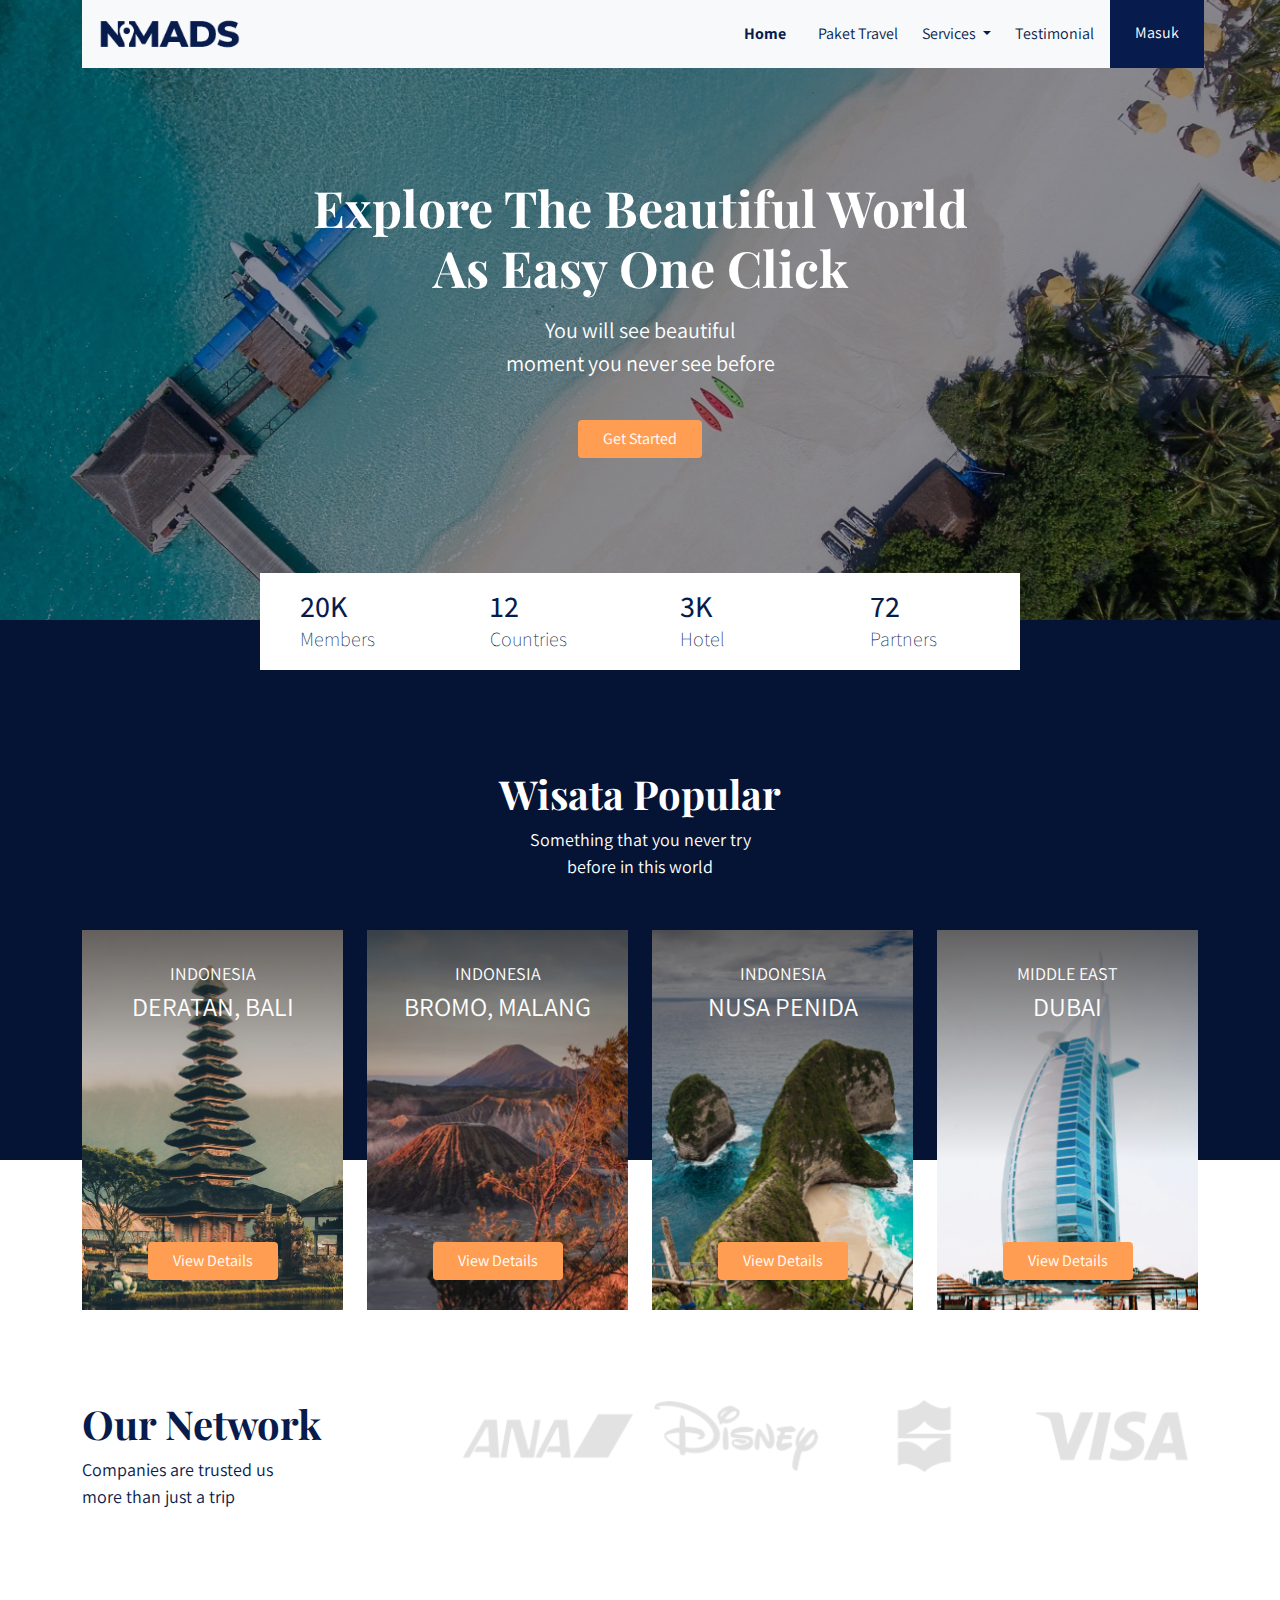
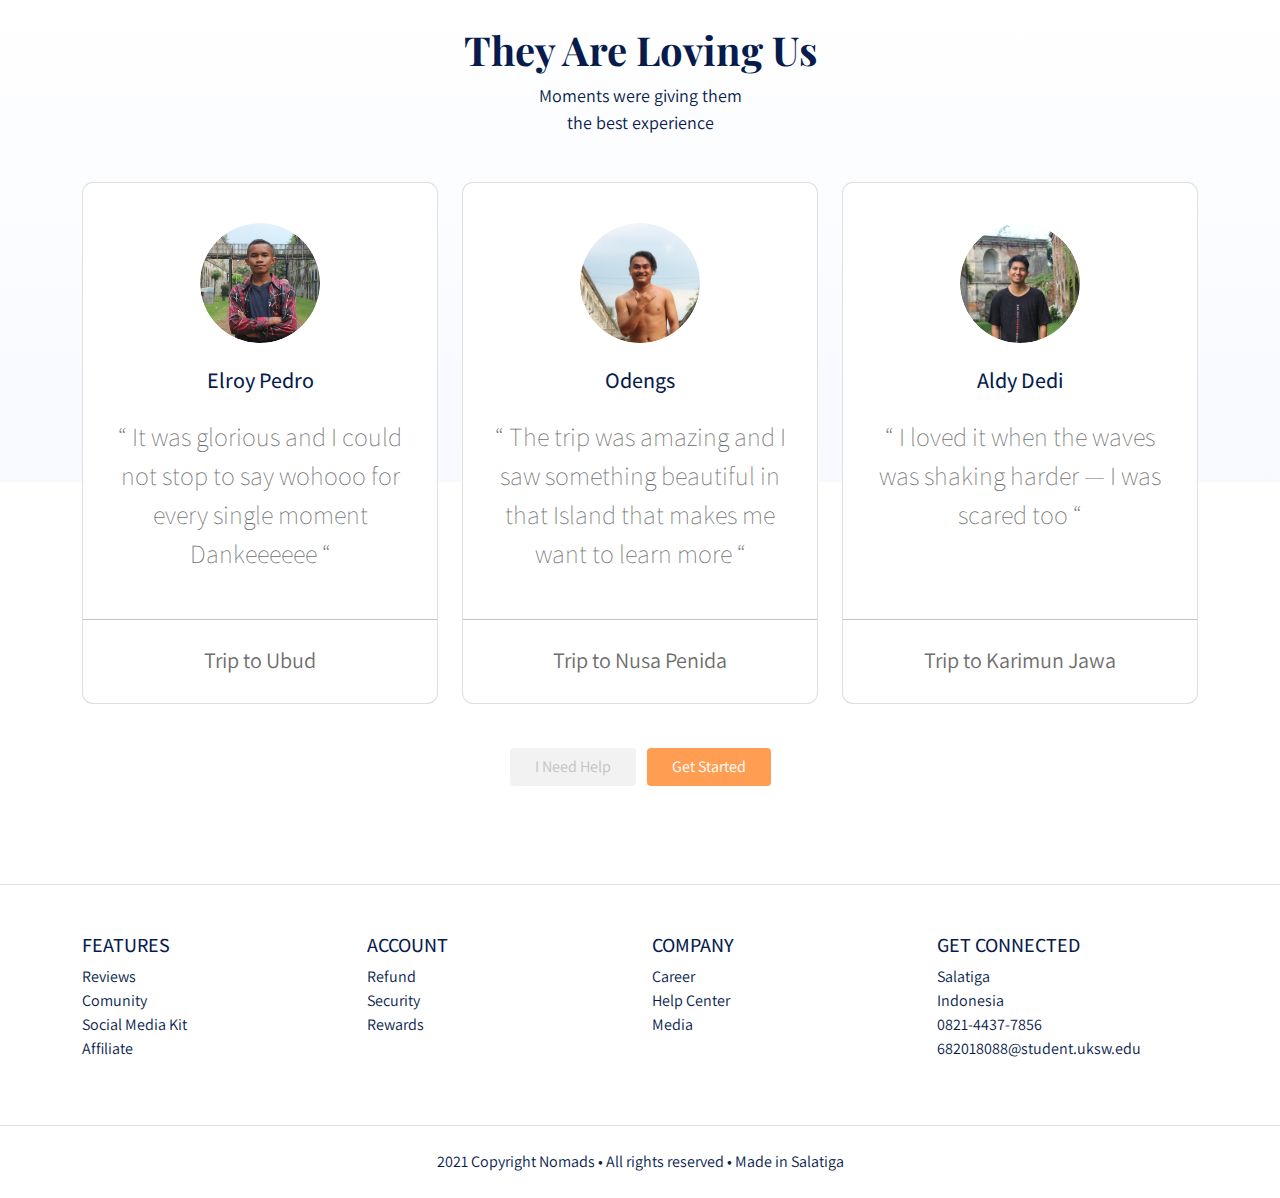
==== index.html @ df79b030 "Slicing Details Page" ====
<!DOCTYPE html>
<html lang="en">

<head>
    <meta charset="UTF-8">
    <meta http-equiv="X-UA-Compatible" content="IE=edge">
    <meta name="viewport" content="width=device-width, initial-scale=1.0">
    <title>Nomads</title>
    <link rel="stylesheet" href="frontend/libraries/bootstrap-5.0.2-dist/css/bootstrap.css">
    <link rel="stylesheet" href="frontend/styles/main.css">
    <link rel="preconnect" href="https://fonts.googleapis.com">
    <link rel="preconnect" href="https://fonts.gstatic.com" crossorigin>
    <link href="https://fonts.googleapis.com/css2?family=Assistant:wght@200;300;400;500;600;700;800&family=Playfair+Display:ital,wght@0,400;0,500;0,600;0,700;1,400;1,500;1,600;1,700&display=swap" rel="stylesheet">
</head>

<body>
    <!-- Navbar -->
    <div class="container">
        <nav class="navbar navbar-expand-lg navbar-light bg-light">
            <div class="container-fluid">
                <a class="navbar-brand" href="#">
                    <img src="frontend/images/logo_nomads.png" alt="Logo Nomads">
                </a>
                <button class="navbar-toggler navbar-toggler-right" type="button" data-bs-toggle="collapse" data-bs-target="#navbarNavDropdown" aria-controls="navbarNavDropdown" aria-expanded="false" aria-label="Toggle navigation">
                  <span class="navbar-toggler-icon"></span>
                </button>
                <div class="collapse navbar-collapse" id="navbarNavDropdown">
                    <ul class="nav navbar-nav ms-auto mr-3">
                        <li class=" nav-item mx-md-2 ">
                            <a class="nav-link active " aria-current="page " href="# ">Home</a>
                        </li>
                        <li class="nav-item mx-md-2 ">
                            <a class="nav-link " href="# ">Paket Travel</a>
                        </li>
                        <li class="nav-item dropdown">
                            <a class="nav-link dropdown-toggle" href="#" id="navbarDropdownMenuLink" role="button" data-bs-toggle="dropdown" aria-expanded="false">
                              Services
                            </a>
                            <ul class="dropdown-menu" aria-labelledby="navbarDropdownMenuLink">
                                <li><a class="dropdown-item" href="#">Action</a></li>
                                <li><a class="dropdown-item" href="#">Another action</a></li>
                                <li><a class="dropdown-item" href="#">Something else here</a></li>
                            </ul>
                        </li>
                        <li class="nav-item mx-md-2 ">
                            <a class="nav-link " href="#testimonialHeading ">Testimonial</a>
                        </li>
                    </ul>

                    <!-- Mobile Button -->
                    <form action="" class="form-inline d-sm-block d-md d-md-none">
                        <button class="btn btn-login my-2 my-sm-0">
                            Masuk
                          </button>
                    </form>

                    <!-- Desktop Button -->
                    <form action="" class="form-inline my-2 my-lg-0 d-none d-md-block">
                        <button class="btn btn-login btn-navbar-right my-2 my-sm-0 px-4">
                            Masuk
                          </button>
                    </form>
                </div>
            </div>
        </nav>
    </div>
    <!-- Akhir Navbar -->

    <!-- Header -->
    <header class="text-center">
        <h1>Explore The Beautiful World
            <br> As Easy One Click
        </h1>
        <p class="mt-3">
            You will see beautiful
            <br> moment you never see before
        </p>
        <a href="#popular" class="btn btn-get-started px-4 mt-4">
          Get Started
        </a>
    </header>
    <!-- Akhir Header -->

    <Main>
        <!-- Statistics -->
        <div class="container">
            <section class="section-stats row justify-content-center" id="stats">
                <div class="col-3 col-md-2 stats-detail">
                    <h2>20K</h2>
                    <p>Members</p>
                </div>
                <div class="col-3 col-md-2 stats-detail">
                    <h2>12</h2>
                    <p>Countries</p>
                </div>
                <div class="col-3 col-md-2 stats-detail">
                    <h2>3K</h2>
                    <p>Hotel</p>
                </div>
                <div class="col-3 col-md-2 stats-detail">
                    <h2>72</h2>
                    <p>Partners</p>
                </div>
            </section>
        </div>
        <!-- Akhir Statistics -->

        <!-- Wisata Popular -->
        <section class="section-popular" id="popular">
            <div class="container">
                <div class="row">
                    <div class="col text-center section-popular-heading">
                        <h2>Wisata Popular</h2>
                        <p>Something that you never try
                            <br> before in this world
                        </p>
                    </div>
                </div>
            </div>
        </section>
        <!-- Akhir Wisata Popular -->

        <!-- Popular Content -->
        <section class="section-popular-content" id="popularContent">
            <div class="container">
                <div class="section-popular-travel row justify-content-center">
                    <div class="col-sm-6 col-md-4 col-lg-3">
                        <div class="card-travel text-center d-flex flex-column" style="background-image: url('frontend/images/popular1.png');">
                            <div class="travel-country">
                                INDONESIA
                            </div>
                            <div class="travel-location">
                                DERATAN, BALI
                            </div>
                            <div class="travel-button mt-auto">
                                <a href="details.html" class="btn btn-travel-details px-4">
                                  View Details
                                </a>
                            </div>
                        </div>
                    </div>
                    <div class="col-sm-6 col-md-4 col-lg-3">
                        <div class="card-travel text-center d-flex flex-column" style="background-image: url('frontend/images/popular2.png');">
                            <div class="travel-country">
                                INDONESIA
                            </div>
                            <div class="travel-location">
                                BROMO, MALANG
                            </div>
                            <div class="travel-button mt-auto">
                                <a href="details.html" class="btn btn-travel-details px-4">
                                  View Details
                                </a>
                            </div>
                        </div>
                    </div>
                    <div class="col-sm-6 col-md-4 col-lg-3">
                        <div class="card-travel text-center d-flex flex-column" style="background-image: url('frontend/images/popular3.png');">
                            <div class="travel-country">
                                INDONESIA
                            </div>
                            <div class="travel-location">
                                NUSA PENIDA
                            </div>
                            <div class="travel-button mt-auto">
                                <a href="details.html" class="btn btn-travel-details px-4">
                                View Details
                              </a>
                            </div>
                        </div>
                    </div>
                    <div class="col-sm-6 col-md-4 col-lg-3">
                        <div class="card-travel text-center d-flex flex-column" style="background-image: url('frontend/images/popular4.png');">
                            <div class="travel-country">
                                MIDDLE EAST
                            </div>
                            <div class="travel-location">
                                DUBAI
                            </div>
                            <div class="travel-button mt-auto">
                                <a href="details.html" class="btn btn-travel-details px-4">
                                View Details
                              </a>
                            </div>
                        </div>
                    </div>
                </div>
            </div>
        </section>
        <!-- Akhir Popular Content -->

        <!-- Network -->
        <div class="section-network">
            <div class="container">
                <div class="row">
                    <div class="col-md-4">
                        <h2>Our Network</h2>
                        <p>Companies are trusted us
                            <br> more than just a trip
                        </p>
                    </div>
                    <div class="col-md-8 text-center">
                        <img src="frontend/images/logos_partner.png" alt="Logo Partners" class="img-partner">
                    </div>
                </div>
            </div>
        </div>
        <!-- Akhir Network -->


        <!-- Testimonial -->
        <section class="section-testimonial-heading" id="testimonialHeading">
            <div class="container">
                <div class="row">
                    <div class="col text-center">
                        <h2>They Are Loving Us</h2>
                        <p>Moments were giving them
                            <br> the best experience
                        </p>
                    </div>
                </div>
            </div>
        </section>


        <section class="section section-testimonial-content" id="testimonialContent">
            <div class="container">
                <div class="section">
                    <div class="section-popular-travel row justify-content-center">
                        <div class="col-sm-6 col-md-4 col-lg-4">
                            <div class="card card-testimonial text-center">
                                <div class="testimonial-content">
                                    <img src="frontend/images/user_pic1.png" alt="user" class="mb-4 rounded-circle">
                                    <h3 class="mb-4">Elroy Pedro</h3>
                                    <p class="testimonial">“ It was glorious and I could not stop to say wohooo for every single moment Dankeeeeee “</p>
                                </div>
                                <hr>
                                <p class="trip-to mt-2">
                                    Trip to Ubud
                                </p>
                            </div>
                        </div>
                        <div class="col-sm-6 col-md-4 col-lg-4">
                            <div class="card card-testimonial text-center">
                                <div class="testimonial-content">
                                    <img src="frontend/images/user_pic2.png" alt="user" class="mb-4 rounded-circle">
                                    <h3 class="mb-4">Odengs</h3>
                                    <p class="testimonial">“ The trip was amazing and I saw something beautiful in that Island that makes me want to learn more “</p>
                                </div>
                                <hr>
                                <p class="trip-to mt-2">
                                    Trip to Nusa Penida
                                </p>
                            </div>
                        </div>
                        <div class="col-sm-6 col-md-4 col-lg-4">
                            <div class="card card-testimonial text-center">
                                <div class="testimonial-content">
                                    <img src="frontend/images/user_pic3.png" alt="user" class="mb-4 rounded-circle">
                                    <h3 class="mb-4">Aldy Dedi</h3>
                                    <p class="testimonial">“ I loved it when the waves was shaking harder — I was scared too “</p>
                                </div>
                                <hr>
                                <p class="trip-to mt-2">
                                    Trip to Karimun Jawa
                                </p>
                            </div>
                        </div>
                    </div>
                </div>

                <!-- Button -->
                <div class="row">
                    <div class="col-12 text-center">
                        <a href="#" class="btn btn-need-help px-4 mt-4 mx-1">
                          I Need Help
                        </a>
                        <a href="#" class="btn btn-get-started px-4 mt-4 mx-1">
                          Get Started
                        </a>
                    </div>
                </div>
            </div>
        </section>
        <!-- Akhir Testimonial -->
    </Main>

    <!-- Footer -->
    <footer class="section-footer mt-5 mb-4 border-top">
        <div class="container pt-5 pb-5">
            <div class="row justify-content-center">
                <div class="col-12">
                    <div class="row">
                        <div class="col-12 col-lg-3">
                            <h5>FEATURES</h5>
                            <ul class="list-unstyled">
                                <li><a href="#">Reviews</a></li>
                                <li><a href="#">Comunity</a></li>
                                <li><a href="#">Social Media Kit</a></li>
                                <li><a href="#">Affiliate</a></li>
                            </ul>
                        </div>
                        <div class="col-12 col-lg-3">
                            <h5>ACCOUNT</h5>
                            <ul class="list-unstyled">
                                <li><a href="#">Refund</a></li>
                                <li><a href="#">Security</a></li>
                                <li><a href="#">Rewards</a></li>
                            </ul>
                        </div>
                        <div class="col-12 col-lg-3">
                            <h5>COMPANY</h5>
                            <ul class="list-unstyled">
                                <li><a href="#">Career</a></li>
                                <li><a href="#">Help Center</a></li>
                                <li><a href="#">Media</a></li>
                            </ul>
                        </div>
                        <div class="col-12 col-lg-3">
                            <h5>GET CONNECTED</h5>
                            <ul class="list-unstyled">
                                <li><a href="#">Salatiga</a></li>
                                <li><a href="#">Indonesia</a></li>
                                <li><a href="#">0821-4437-7856</a></li>
                                <li><a href="#">682018088@student.uksw.edu</a></li>
                            </ul>
                        </div>
                    </div>
                </div>
            </div>
        </div>
        <div class="container-fluid">
            <div class="row border-top justify-content-center align-items-center pt-4">
                <div class="col-auto text-gray-500 font-weight-light">
                    2021 Copyright Nomads • All rights reserved • Made in Salatiga
                </div>
            </div>
        </div>
    </footer>
    <!-- Akhir Footer -->


    <!-- JavaScript -->
    <script src=" "></script>
    <script src="frontend/libraries/bootstrap-5.0.2-dist/js/bootstrap.js "></script>
</body>

</html>
---- frontend/styles/main.css ----
body {
  background-color: #fff;
  font-family: 'Assistant', sans-serif;
  color: #071c4d;
}

.navbar-brand img {
  max-height: 40px;
}

.navbar-light .navbar-nav .nav-link {
  color: #071c4d;
}

.navbar-light .navbar-nav .nav-link.active {
  font-weight: bold;
  color: #071c4d !important;
}

.btn-navbar-right {
  margin-top: -10px !important;
  margin-bottom: -8px !important;
  margin-right: -18px !important;
  height: 70px;
  border-radius: 0;
}

.btn-login {
  background-color: #071c4d;
  color: #fff;
}

.btn-login:hover {
  background-color: #1e3771;
  color: #fff;
}

header {
  padding: 180px 0px 165px;
  margin-top: -70px;
  background-image: url("../images/header.jpg");
  background-size: cover;
}

header h1,
header p {
  color: #fff;
}

header h1 {
  font-family: 'Playfair Display', serif;
  font-weight: bold;
  font-size: 50px;
}

header p {
  font-size: 22px;
}

header .btn-get-started {
  background-color: #FF9E53;
  color: #fff;
}

header .btn-get-started:hover {
  background-color: #FFAA69;
  color: #fff;
}

.section-stats {
  margin-top: -50px;
}

.section-stats .stats-detail {
  padding-top: 15px;
  padding-left: 40px;
  background-color: #fff;
}

.section-stats h2 {
  font-size: 30px;
  margin-bottom: 0;
}

.section-stats p {
  font-size: 20px;
  font-weight: 200;
}

.section-popular {
  min-height: 540px;
  background-color: #051334;
  margin-top: -50px;
  margin-bottom: -230px;
}

.section-popular .section-popular-heading {
  margin-top: 150px;
}

.section-popular .section-popular-heading h2,
.section-popular .section-popular-heading p {
  color: #fff;
}

.section-popular .section-popular-heading h2 {
  font-family: 'Playfair Display', serif;
  font-weight: bold;
  font-size: 40px;
}

.section-popular .section-popular-heading p {
  font-size: 18px;
}

.section-popular-content .section-popular-travel .card-travel {
  min-height: 380px;
  background-color: #ddd;
  color: #fff;
  padding: 30px;
  background-size: cover;
  margin-bottom: 20px;
}

.section-popular-content .section-popular-travel .travel-country {
  font-size: 18px;
  color: #fff;
}

.section-popular-content .section-popular-travel .travel-location {
  font-size: 26px;
  color: #fff;
}

.section-popular-content .section-popular-travel .travel-button .btn-travel-details {
  background-color: #FF9E53;
  color: #fff;
}

.section-popular-content .section-popular-travel .travel-button .btn-travel-details:hover {
  background-color: #FFAE6F;
  color: #fff;
}

.section-network {
  background-color: #fff;
  margin-top: -170px;
  padding-top: 240px;
  padding-bottom: 50px;
}

.section-network h2 {
  font-family: 'Playfair Display', serif;
  font-weight: bold;
  font-size: 40px;
}

.section-network p {
  font-size: 18px;
}

.section-network img {
  min-width: 100%;
}

.section-testimonial-heading {
  background: -webkit-gradient(linear, left top, left bottom, from(#fff), to(#f7f9ff));
  background: linear-gradient(#fff 0%, #f7f9ff 100%);
  padding-top: 50px;
  min-height: 506px;
}

.section-testimonial-heading h2 {
  font-family: 'Playfair Display', serif;
  font-weight: bold;
  font-size: 40px;
}

.section-testimonial-heading p {
  font-size: 18px;
}

.section-testimonial-content {
  margin-top: -300px;
  padding-bottom: 50px;
}

.section-testimonial-content .card-testimonial {
  padding: 40px 20px 10px;
  border-radius: 11px;
  margin-bottom: 20px;
}

.section-testimonial-content .card-testimonial .testimonial-content {
  min-height: 380px;
}

.section-testimonial-content .card-testimonial h3 {
  font-size: 22px;
}

.section-testimonial-content .card-testimonial .testimonial {
  font-weight: 200;
  font-size: 26px;
  color: #6e6e6e;
  min-height: 160px;
}

.section-testimonial-content .card-testimonial .trip-to {
  font-weight: normal;
  font-size: 22px;
  color: #6e6e6e;
}

.section-testimonial-content .card-testimonial hr {
  margin-left: -20px;
  margin-right: -20px;
}

.section-testimonial-content .btn-get-started {
  background-color: #FF9E53;
  color: #fff;
}

.section-testimonial-content .btn-get-started:hover {
  background-color: #FFAA69;
  color: #fff;
}

.section-testimonial-content .btn-need-help {
  background-color: #F2F2F2;
  color: #C3C3C3;
}

.section-testimonial-content .btn-need-help:hover {
  background-color: #FAFAFA;
  color: #C3C3C3;
}

.section-footer a {
  color: #071c4d;
  text-decoration: none;
}

.section-details-header {
  min-height: 310px;
  background: #E4E6EB;
  margin-top: -70px;
}

.section-details-content {
  margin-top: -210px;
  min-height: 100vh;
}

.section-details-content .breadcrumb {
  background-color: transparent;
  padding: 0;
  margin-bottom: 30px;
}

.section-details-content .breadcrumb-item.active {
  font-weight: bold;
  color: #071c4d;
}
/*# sourceMappingURL=main.css.map */
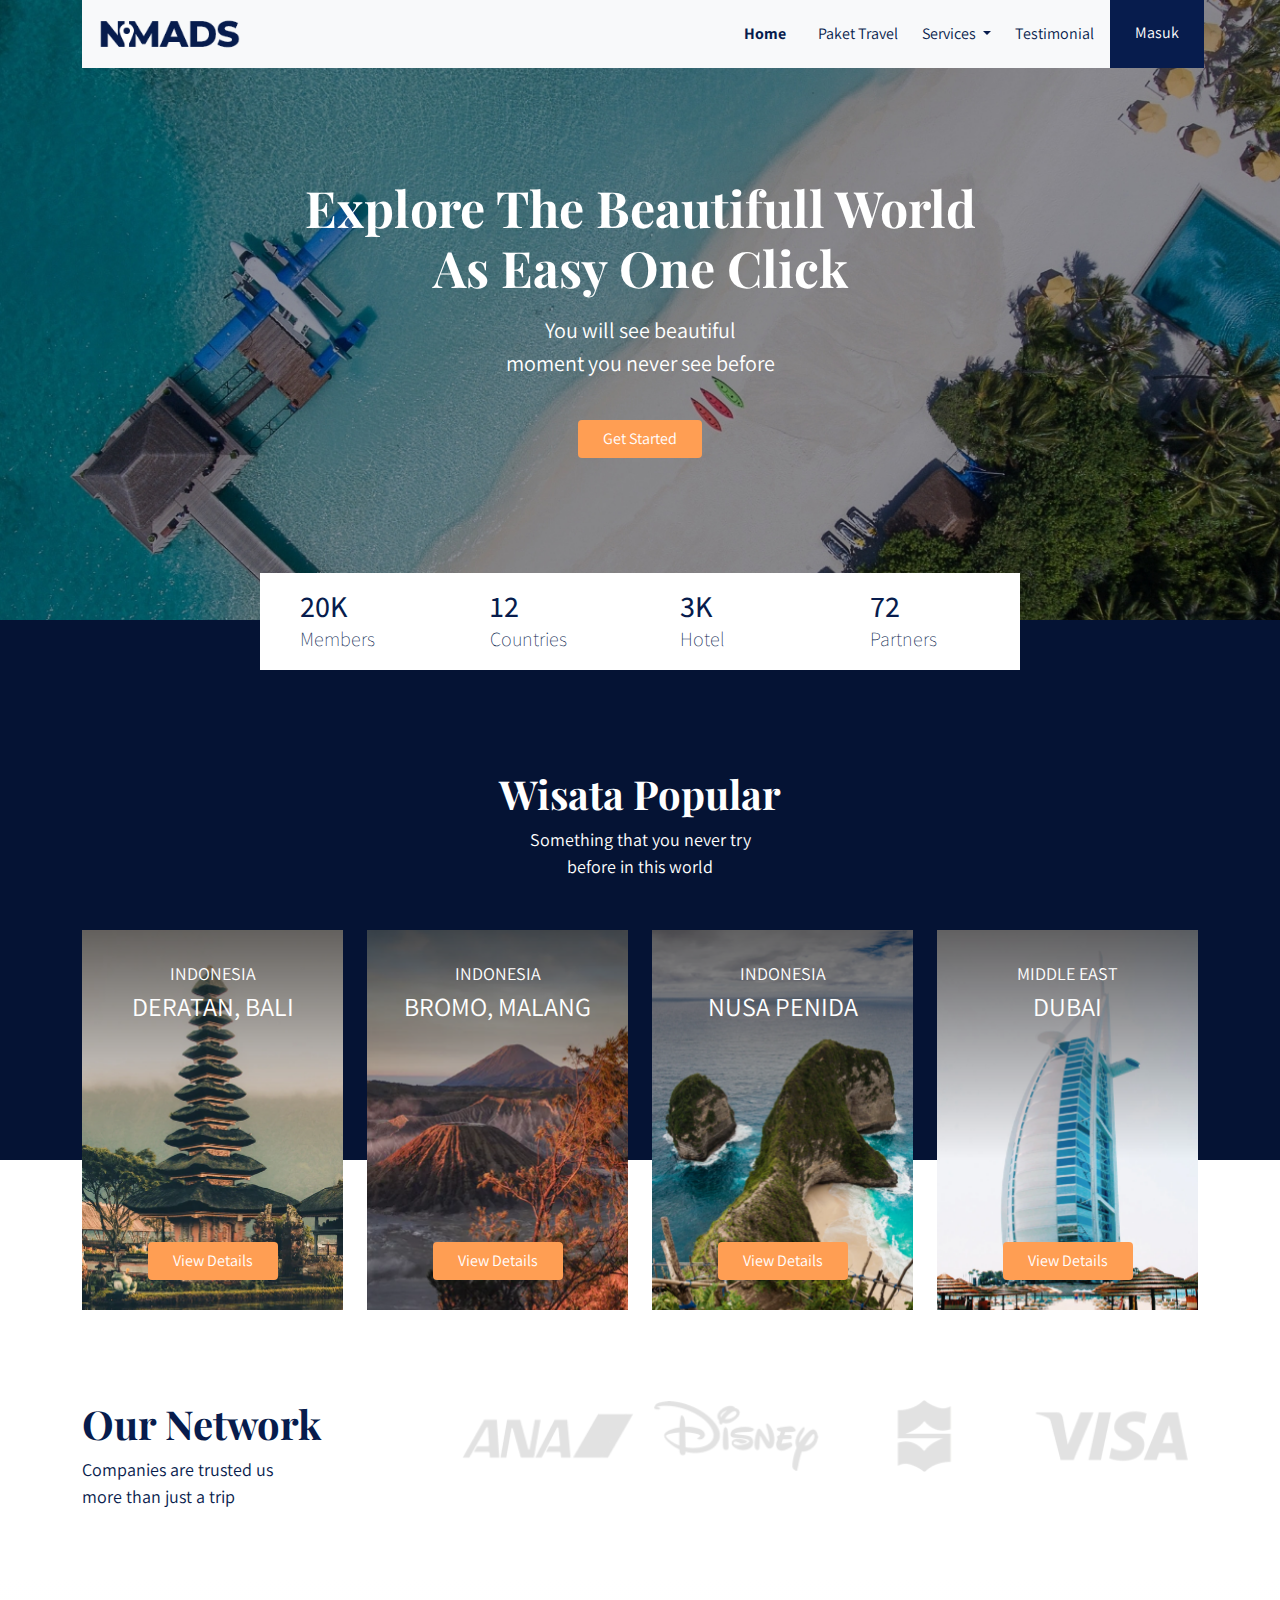
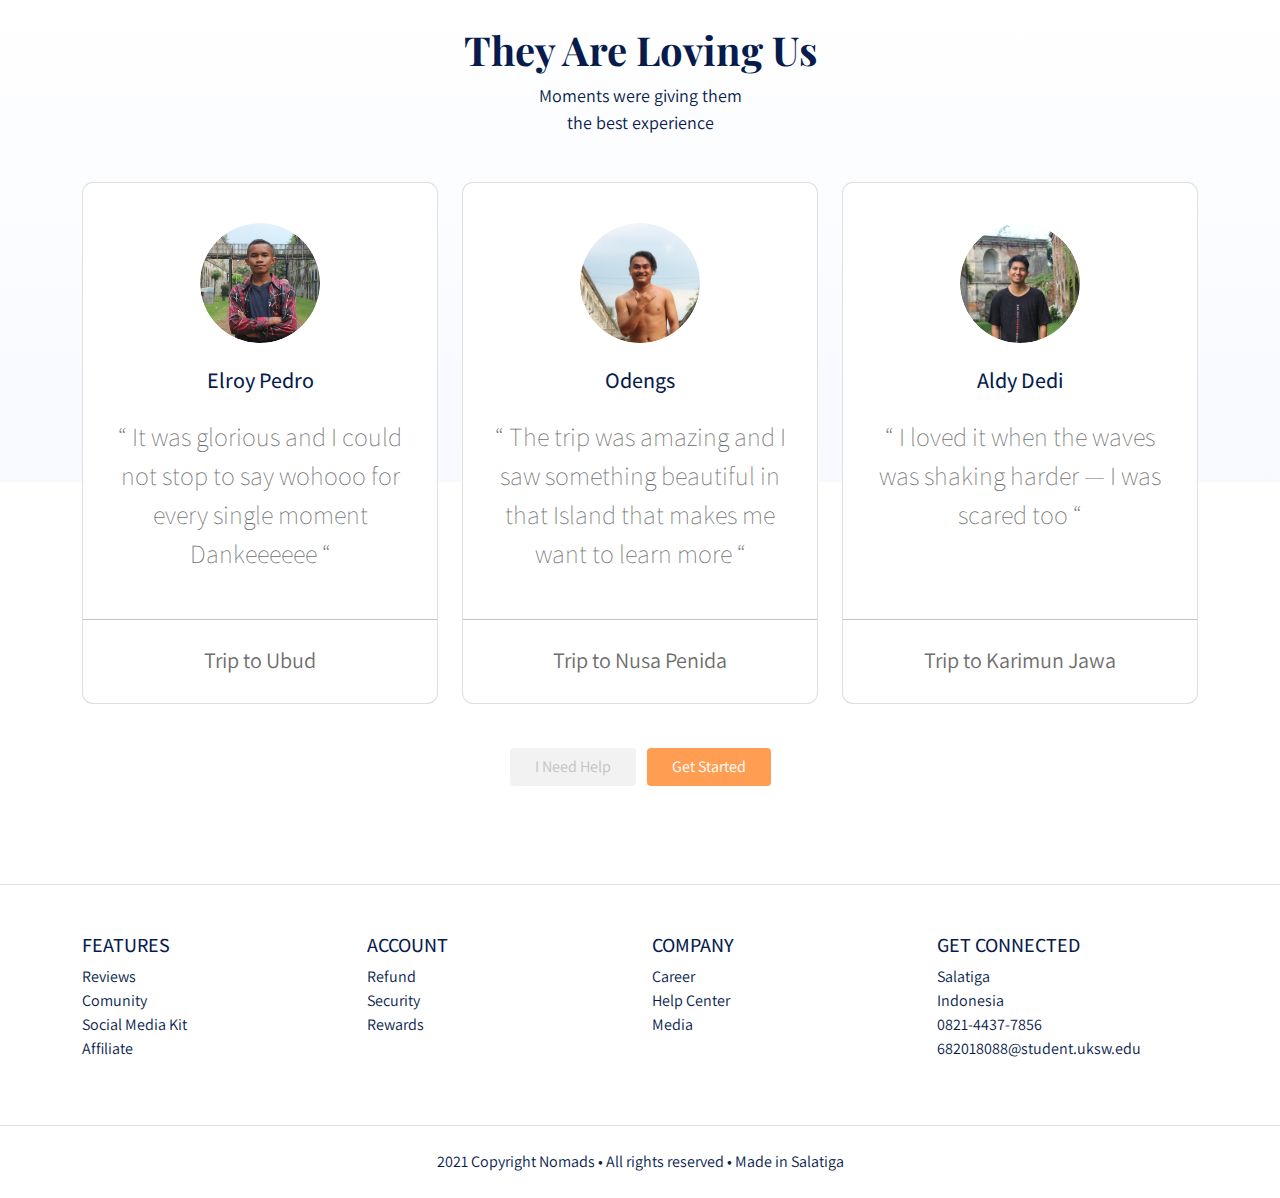
==== commit 92842e1d: "Details Page" ====
--- a/index.html
+++ b/index.html
@@ -68,7 +68,7 @@
 
     <!-- Header -->
     <header class="text-center">
-        <h1>Explore The Beautiful World
+        <h1>Explore The Beautifull World
             <br> As Easy One Click
         </h1>
         <p class="mt-3">
--- a/frontend/styles/main.css
+++ b/frontend/styles/main.css
@@ -263,4 +263,117 @@
   font-weight: bold;
   color: #071c4d;
 }
+
+.section-details-content .card-details {
+  padding: 30px;
+  border-radius: 11px;
+}
+
+.section-details-content .card-details h1 {
+  font-size: 26px;
+}
+
+.section-details-content .card-details h2 {
+  font-size: 20px;
+}
+
+.section-details-content .card-details p {
+  font-size: 18px;
+  color: #B1B1B1;
+}
+
+.section-details-content .features {
+  margin-top: 20px;
+}
+
+.section-details-content .features h3 {
+  font-size: 18px;
+  color: #071c4d;
+  margin-bottom: 0;
+}
+
+.section-details-content .features p {
+  margin-bottom: 0;
+}
+
+.section-details-content .features .description {
+  margin-left: 10px;
+  overflow: hidden;
+  float: left;
+}
+
+.section-details-content .features .features-image {
+  width: 45px;
+  height: 45px;
+  float: left;
+}
+
+.gallery .xzoom-container {
+  display: block;
+}
+
+.gallery .xzoom-container .xzoom {
+  width: 100%;
+  -webkit-box-shadow: none;
+          box-shadow: none;
+  margin-bottom: 10px;
+}
+
+.gallery .xzoom-container .xactive {
+  border: 4px solid #1ABC9C;
+  -webkit-box-shadow: none;
+          box-shadow: none;
+}
+
+.members .member-image {
+  width: 40px;
+  height: 40px;
+}
+
+.join-container {
+  margin-top: -16px;
+}
+
+.btn-join-now {
+  background-color: #FF9E53;
+  color: #fff;
+  border-radius: 0;
+}
+
+.btn-join-now:hover {
+  background-color: #FFB57C;
+  color: #fff;
+}
+
+.card-right {
+  border-bottom-left-radius: 0;
+  border-bottom-right-radius: 0;
+  border-bottom: 0;
+}
+
+.features {
+  margin-top: 20px;
+}
+
+.features h3 {
+  font-size: 18px;
+  color: #071c4d;
+  margin-bottom: 0;
+}
+
+.features p {
+  margin-bottom: 0;
+}
+
+.features .description {
+  margin-left: 10px;
+  overflow: hidden;
+  float: left;
+}
+
+.features .features-image {
+  width: 45px;
+  height: 45px;
+  float: left;
+}
 /*# sourceMappingURL=main.css.map */